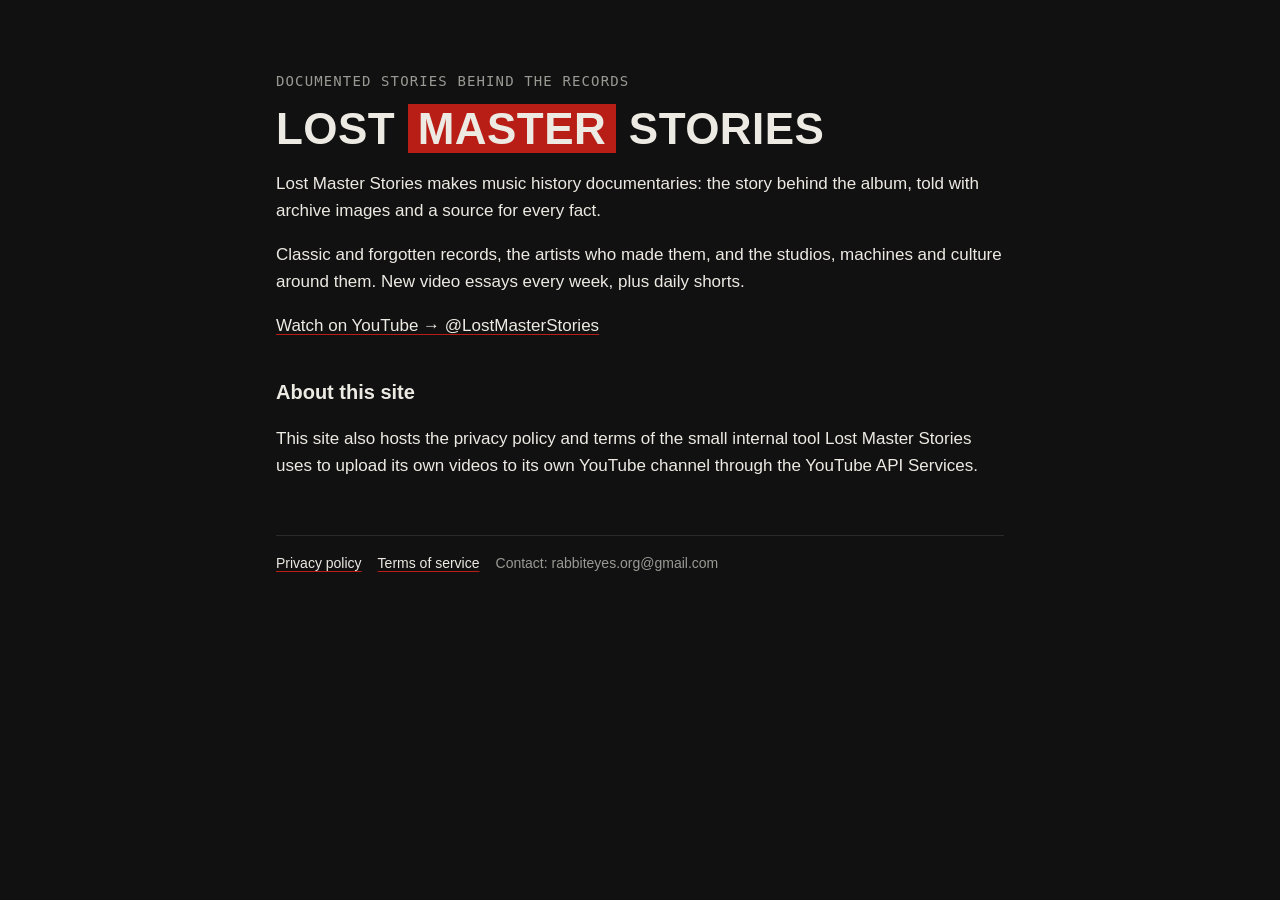
==== index.html @ 593d1154 "Add files via upload" ====
<!doctype html>
<html lang="en">
<head>
<meta charset="utf-8">
<meta name="viewport" content="width=device-width, initial-scale=1">
<title>Lost Master Stories</title>
<meta name="description" content="Lost Master Stories makes music history documentaries: the story behind the album, told with archive images and a source for every fact.">
<link rel="stylesheet" href="estilo.css">
</head>
<body>
<main>
  <p class="meta">Documented stories behind the records</p>
  <h1>Lost <span>Master</span> Stories</h1>
  <p>Lost Master Stories makes music history documentaries: the story behind the album, told with archive images and a source for every fact.</p>
  <p>Classic and forgotten records, the artists who made them, and the studios, machines and culture around them. New video essays every week, plus daily shorts.</p>
  <p><a href="https://www.youtube.com/@LostMasterStories">Watch on YouTube → @LostMasterStories</a></p>
  <h2>About this site</h2>
  <p>This site also hosts the privacy policy and terms of the small internal tool Lost Master Stories uses to upload its own videos to its own YouTube channel through the YouTube API Services.</p>
  <footer>
    <a href="privacy.html">Privacy policy</a><a href="terms.html">Terms of service</a>Contact: rabbiteyes.org@gmail.com
  </footer>
</main>
</body>
</html>
---- estilo.css ----
:root { --carbon: #111111; --papel: #EDEAE3; --rojo: #B81D16; --plata: #9A9A94; }
* { box-sizing: border-box; }
body { margin: 0; background: var(--carbon); color: var(--papel); font: 17px/1.6 -apple-system, "Inter", "Segoe UI", sans-serif; }
main { max-width: 760px; margin: 0 auto; padding: 56px 16px 80px; }
h1 { font: 700 44px/1.05 "Anton", Impact, sans-serif; text-transform: uppercase; letter-spacing: .01em; margin: 0 0 8px; }
h1 span { background: var(--rojo); padding: 0 10px; }
h2 { font-size: 20px; margin: 36px 0 8px; }
.meta { font-family: ui-monospace, "IBM Plex Mono", monospace; color: var(--plata); letter-spacing: .08em; font-size: 14px; text-transform: uppercase; }
a { color: var(--papel); text-decoration-color: var(--rojo); text-underline-offset: 3px; }
footer { margin-top: 56px; padding-top: 16px; border-top: 1px solid #2a2a2a; color: var(--plata); font-size: 14px; }
footer a { margin-right: 16px; }
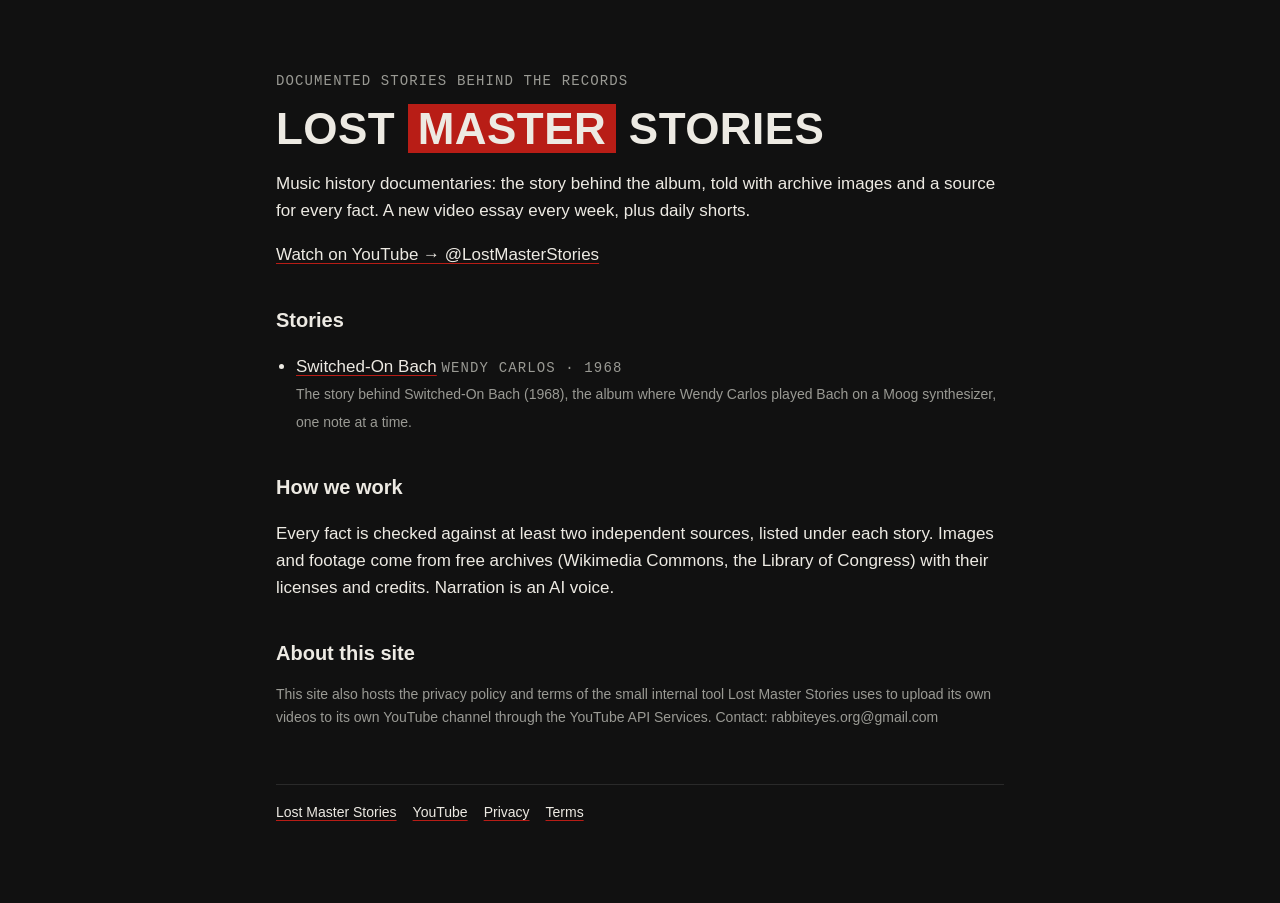
==== commit 6099b497: "Actualiza index.html" ====
--- a/index.html
+++ b/index.html
@@ -3,21 +3,30 @@
 <head>
 <meta charset="utf-8">
 <meta name="viewport" content="width=device-width, initial-scale=1">
-<title>Lost Master Stories</title>
+<title>Lost Master Stories · Music history documentaries</title>
 <meta name="description" content="Lost Master Stories makes music history documentaries: the story behind the album, told with archive images and a source for every fact.">
+<link rel="canonical" href="https://lostmasterstories.github.io/">
+<meta property="og:title" content="Lost Master Stories · Music history documentaries">
+<meta property="og:description" content="Lost Master Stories makes music history documentaries: the story behind the album, told with archive images and a source for every fact.">
+<meta property="og:url" content="https://lostmasterstories.github.io/">
 <link rel="stylesheet" href="estilo.css">
 </head>
 <body>
 <main>
   <p class="meta">Documented stories behind the records</p>
   <h1>Lost <span>Master</span> Stories</h1>
-  <p>Lost Master Stories makes music history documentaries: the story behind the album, told with archive images and a source for every fact.</p>
-  <p>Classic and forgotten records, the artists who made them, and the studios, machines and culture around them. New video essays every week, plus daily shorts.</p>
+  <p>Music history documentaries: the story behind the album, told with archive images and a source for every fact. A new video essay every week, plus daily shorts.</p>
   <p><a href="https://www.youtube.com/@LostMasterStories">Watch on YouTube → @LostMasterStories</a></p>
+  <h2>Stories</h2>
+  <ul class="lista">
+    <li><a href="switched-on-bach/">Switched-On Bach</a> <span class="meta">Wendy Carlos · 1968</span><br><span class="chica">The story behind Switched-On Bach (1968), the album where Wendy Carlos played Bach on a Moog synthesizer, one note at a time.</span></li>
+  </ul>
+  <h2>How we work</h2>
+  <p>Every fact is checked against at least two independent sources, listed under each story. Images and footage come from free archives (Wikimedia Commons, the Library of Congress) with their licenses and credits. Narration is an AI voice.</p>
   <h2>About this site</h2>
-  <p>This site also hosts the privacy policy and terms of the small internal tool Lost Master Stories uses to upload its own videos to its own YouTube channel through the YouTube API Services.</p>
+  <p class="chica">This site also hosts the privacy policy and terms of the small internal tool Lost Master Stories uses to upload its own videos to its own YouTube channel through the YouTube API Services. Contact: rabbiteyes.org@gmail.com</p>
   <footer>
-    <a href="privacy.html">Privacy policy</a><a href="terms.html">Terms of service</a>Contact: rabbiteyes.org@gmail.com
+    <a href="">Lost Master Stories</a><a href="https://www.youtube.com/@LostMasterStories">YouTube</a><a href="privacy.html">Privacy</a><a href="terms.html">Terms</a>
   </footer>
 </main>
 </body>
--- a/estilo.css
+++ b/estilo.css
@@ -9,3 +9,12 @@
 a { color: var(--papel); text-decoration-color: var(--rojo); text-underline-offset: 3px; }
 footer { margin-top: 56px; padding-top: 16px; border-top: 1px solid #2a2a2a; color: var(--plata); font-size: 14px; }
 footer a { margin-right: 16px; }
+.lead { font-size: 19px; color: #d8d4cb; }
+.video { position: relative; aspect-ratio: 16 / 9; margin: 28px 0 8px; background: #000; }
+.video iframe { position: absolute; inset: 0; width: 100%; height: 100%; border: 0; }
+h2 .t { font: 13px ui-monospace, "IBM Plex Mono", monospace; color: var(--plata); margin-left: 6px; text-decoration: none; }
+.lista { padding-left: 20px; }
+.lista li { margin: 6px 0; }
+.chica { font-size: 14px; color: var(--plata); }
+.chica a { color: var(--plata); }
+.lista a { overflow-wrap: anywhere; }
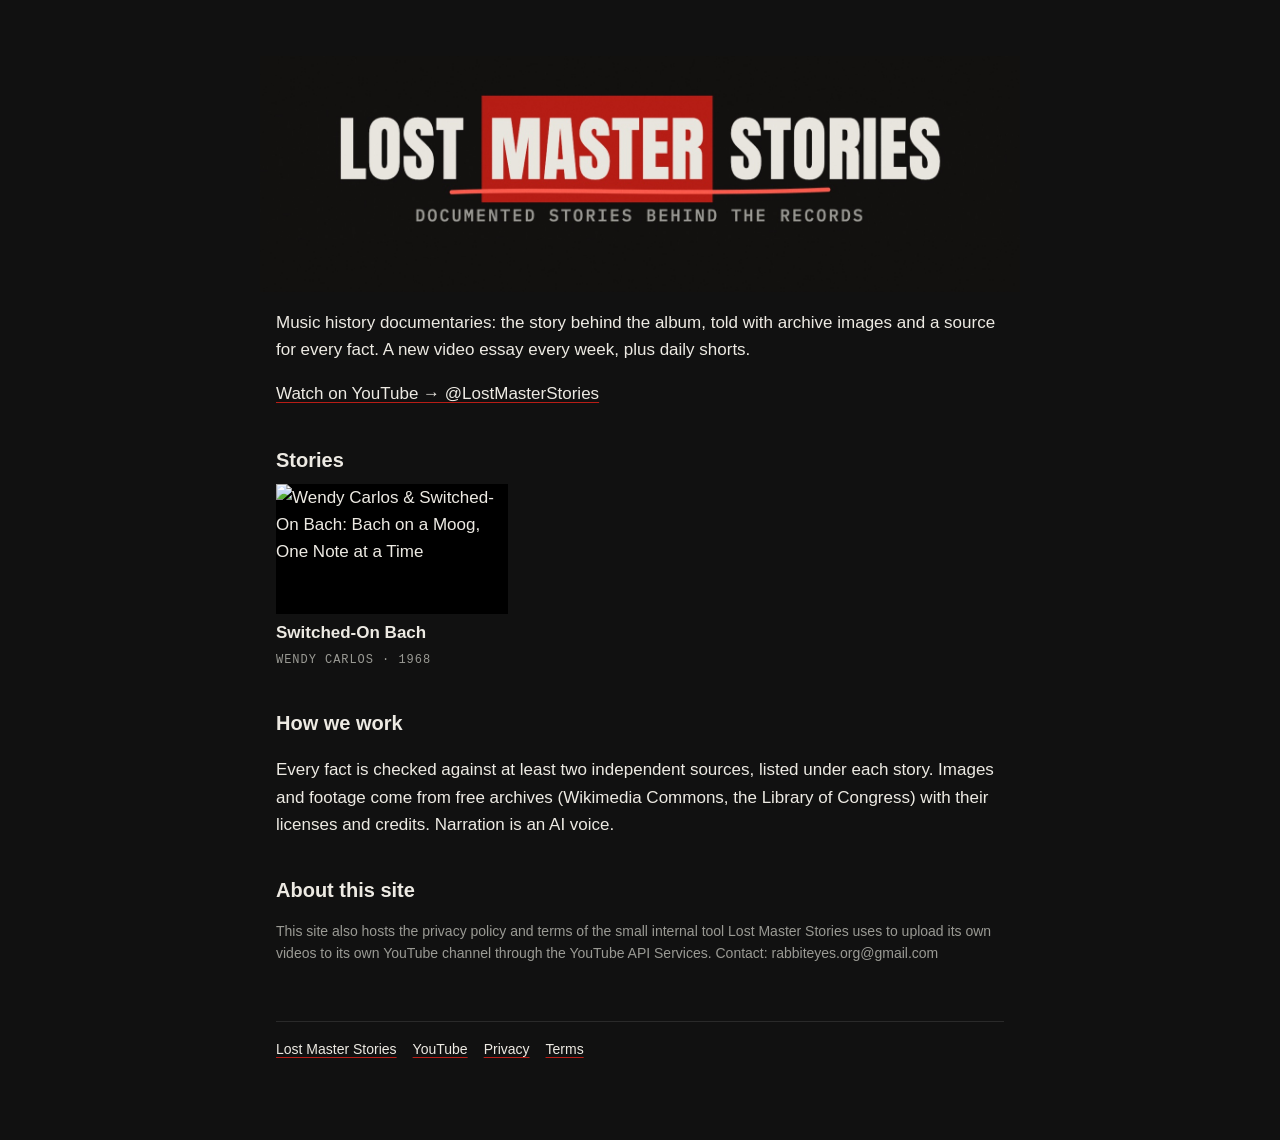
==== commit 60671a97: "Actualiza index.html" ====
--- a/index.html
+++ b/index.html
@@ -13,14 +13,14 @@
 </head>
 <body>
 <main>
-  <p class="meta">Documented stories behind the records</p>
-  <h1>Lost <span>Master</span> Stories</h1>
+  <h1 class="hero"><img src="img/hero.jpg" alt="Lost Master Stories — documented stories behind the records" width="1600" height="497"></h1>
   <p>Music history documentaries: the story behind the album, told with archive images and a source for every fact. A new video essay every week, plus daily shorts.</p>
   <p><a href="https://www.youtube.com/@LostMasterStories">Watch on YouTube → @LostMasterStories</a></p>
   <h2>Stories</h2>
-  <ul class="lista">
-    <li><a href="switched-on-bach/">Switched-On Bach</a> <span class="meta">Wendy Carlos · 1968</span><br><span class="chica">The story behind Switched-On Bach (1968), the album where Wendy Carlos played Bach on a Moog synthesizer, one note at a time.</span></li>
-  </ul>
+  <div class="grilla">
+    <a class="tarjeta" href="switched-on-bach/"><img src="https://i.ytimg.com/vi/Ike5ucxKE0c/maxresdefault.jpg" alt="Wendy Carlos &amp; Switched-On Bach: Bach on a Moog, One Note at a Time" loading="lazy"><b>Switched-On Bach</b><span class="meta">Wendy Carlos · 1968</span></a>
+  </div>
+
   <h2>How we work</h2>
   <p>Every fact is checked against at least two independent sources, listed under each story. Images and footage come from free archives (Wikimedia Commons, the Library of Congress) with their licenses and credits. Narration is an AI voice.</p>
   <h2>About this site</h2>
--- a/estilo.css
+++ b/estilo.css
@@ -18,3 +18,11 @@
 .chica { font-size: 14px; color: var(--plata); }
 .chica a { color: var(--plata); }
 .lista a { overflow-wrap: anywhere; }
+.hero { margin: 0 -16px 8px; }
+.hero img { display: block; width: 100%; height: auto; }
+.grilla { display: grid; grid-template-columns: repeat(3, 1fr); gap: 20px 16px; }
+.tarjeta { text-decoration: none; }
+.tarjeta img { display: block; width: 100%; aspect-ratio: 16 / 9; object-fit: cover; background: #000; margin-bottom: 8px; }
+.tarjeta b { display: block; line-height: 1.3; }
+.tarjeta .meta { font-size: 12px; }
+@media (max-width: 640px) { .grilla { grid-template-columns: 1fr 1fr; } }
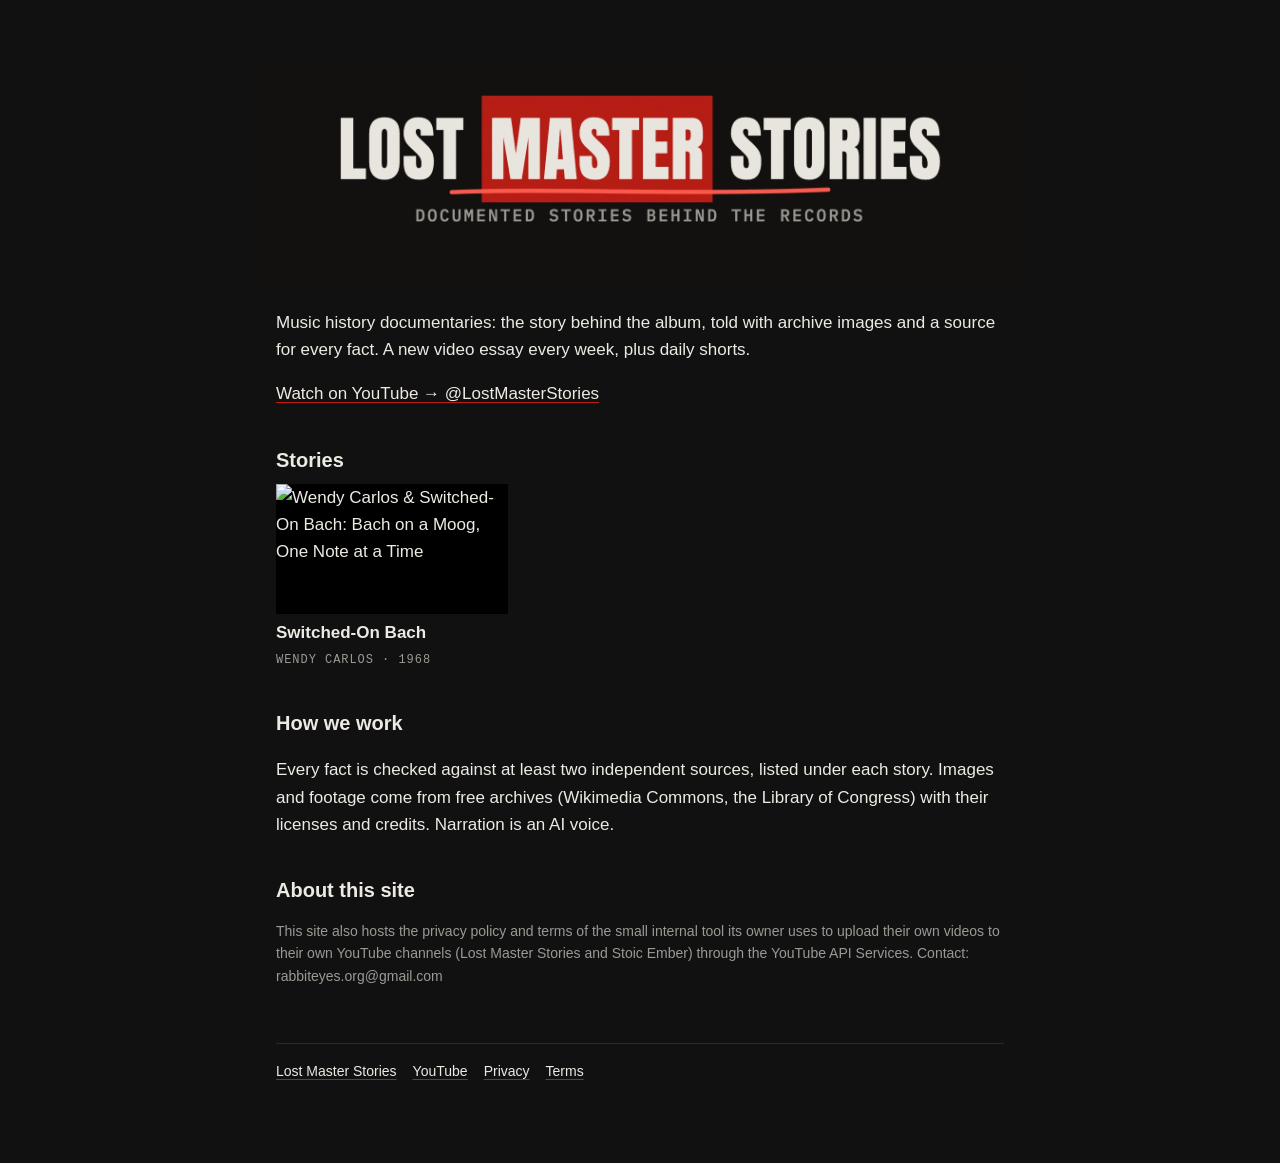
==== commit 852b8458: "Actualiza index.html (auditoría API: dos canales, retención de datos)" ====
--- a/index.html
+++ b/index.html
@@ -24,7 +24,7 @@
   <h2>How we work</h2>
   <p>Every fact is checked against at least two independent sources, listed under each story. Images and footage come from free archives (Wikimedia Commons, the Library of Congress) with their licenses and credits. Narration is an AI voice.</p>
   <h2>About this site</h2>
-  <p class="chica">This site also hosts the privacy policy and terms of the small internal tool Lost Master Stories uses to upload its own videos to its own YouTube channel through the YouTube API Services. Contact: rabbiteyes.org@gmail.com</p>
+  <p class="chica">This site also hosts the privacy policy and terms of the small internal tool its owner uses to upload their own videos to their own YouTube channels (Lost Master Stories and Stoic Ember) through the YouTube API Services. Contact: rabbiteyes.org@gmail.com</p>
   <footer>
     <a href="">Lost Master Stories</a><a href="https://www.youtube.com/@LostMasterStories">YouTube</a><a href="privacy.html">Privacy</a><a href="terms.html">Terms</a>
   </footer>
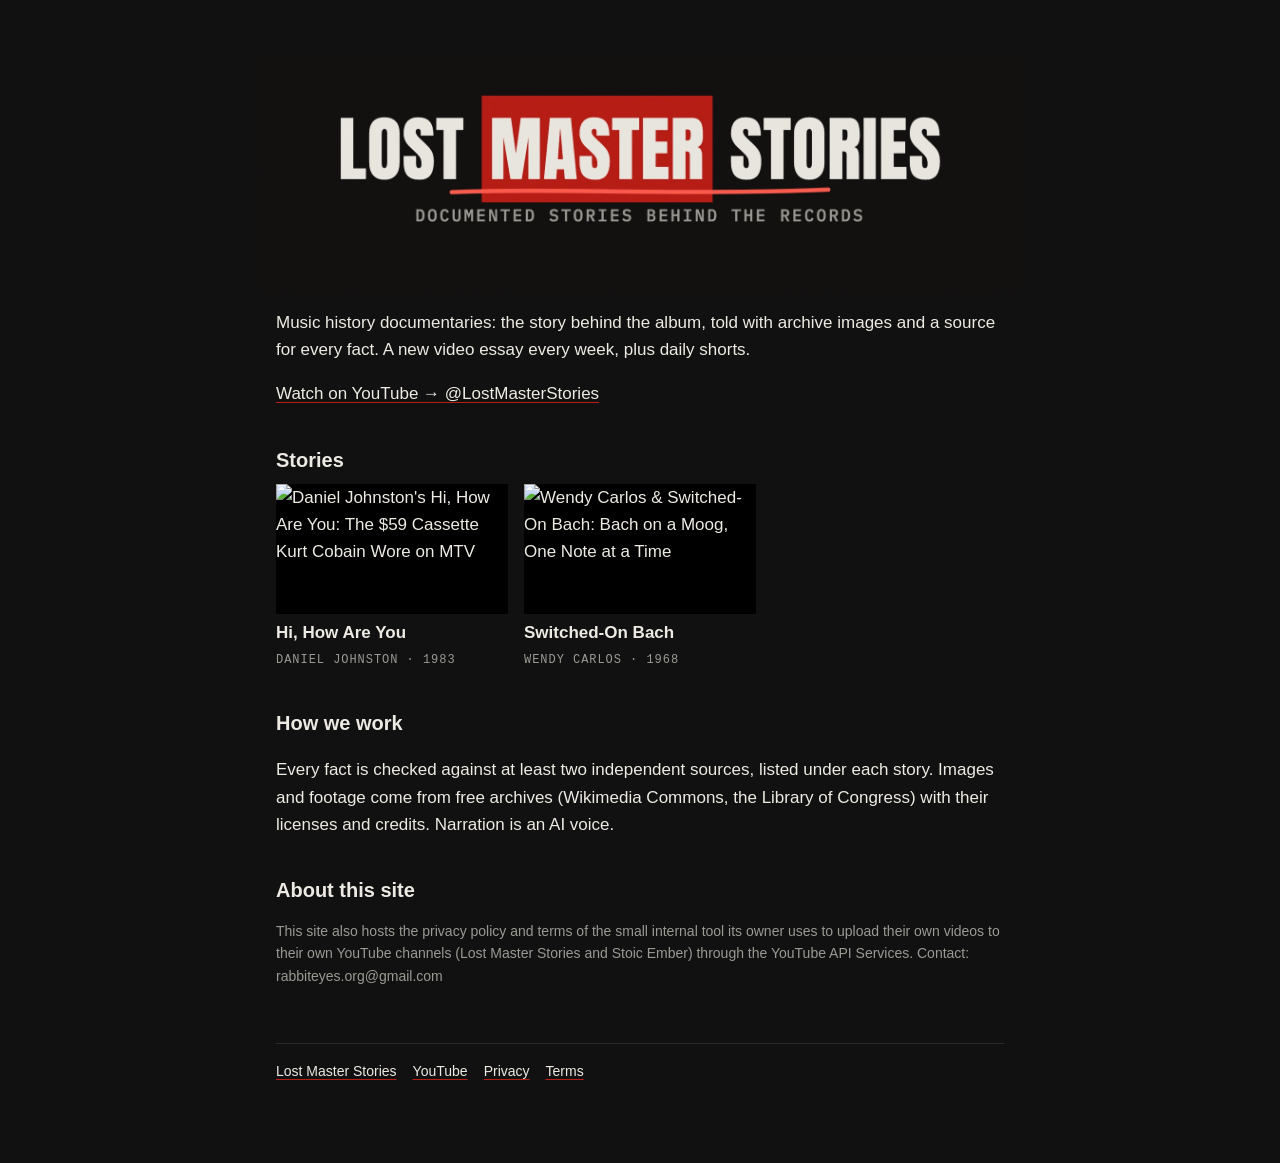
==== commit 3929fad1: "Actualiza index.html" ====
--- a/index.html
+++ b/index.html
@@ -18,6 +18,7 @@
   <p><a href="https://www.youtube.com/@LostMasterStories">Watch on YouTube → @LostMasterStories</a></p>
   <h2>Stories</h2>
   <div class="grilla">
+    <a class="tarjeta" href="hi-how-are-you/"><img src="https://i.ytimg.com/vi/sjtpV6MP0ZA/maxresdefault.jpg" alt="Daniel Johnston&#x27;s Hi, How Are You: The $59 Cassette Kurt Cobain Wore on MTV" loading="lazy"><b>Hi, How Are You</b><span class="meta">Daniel Johnston · 1983</span></a>
     <a class="tarjeta" href="switched-on-bach/"><img src="https://i.ytimg.com/vi/Ike5ucxKE0c/maxresdefault.jpg" alt="Wendy Carlos &amp; Switched-On Bach: Bach on a Moog, One Note at a Time" loading="lazy"><b>Switched-On Bach</b><span class="meta">Wendy Carlos · 1968</span></a>
   </div>
 
